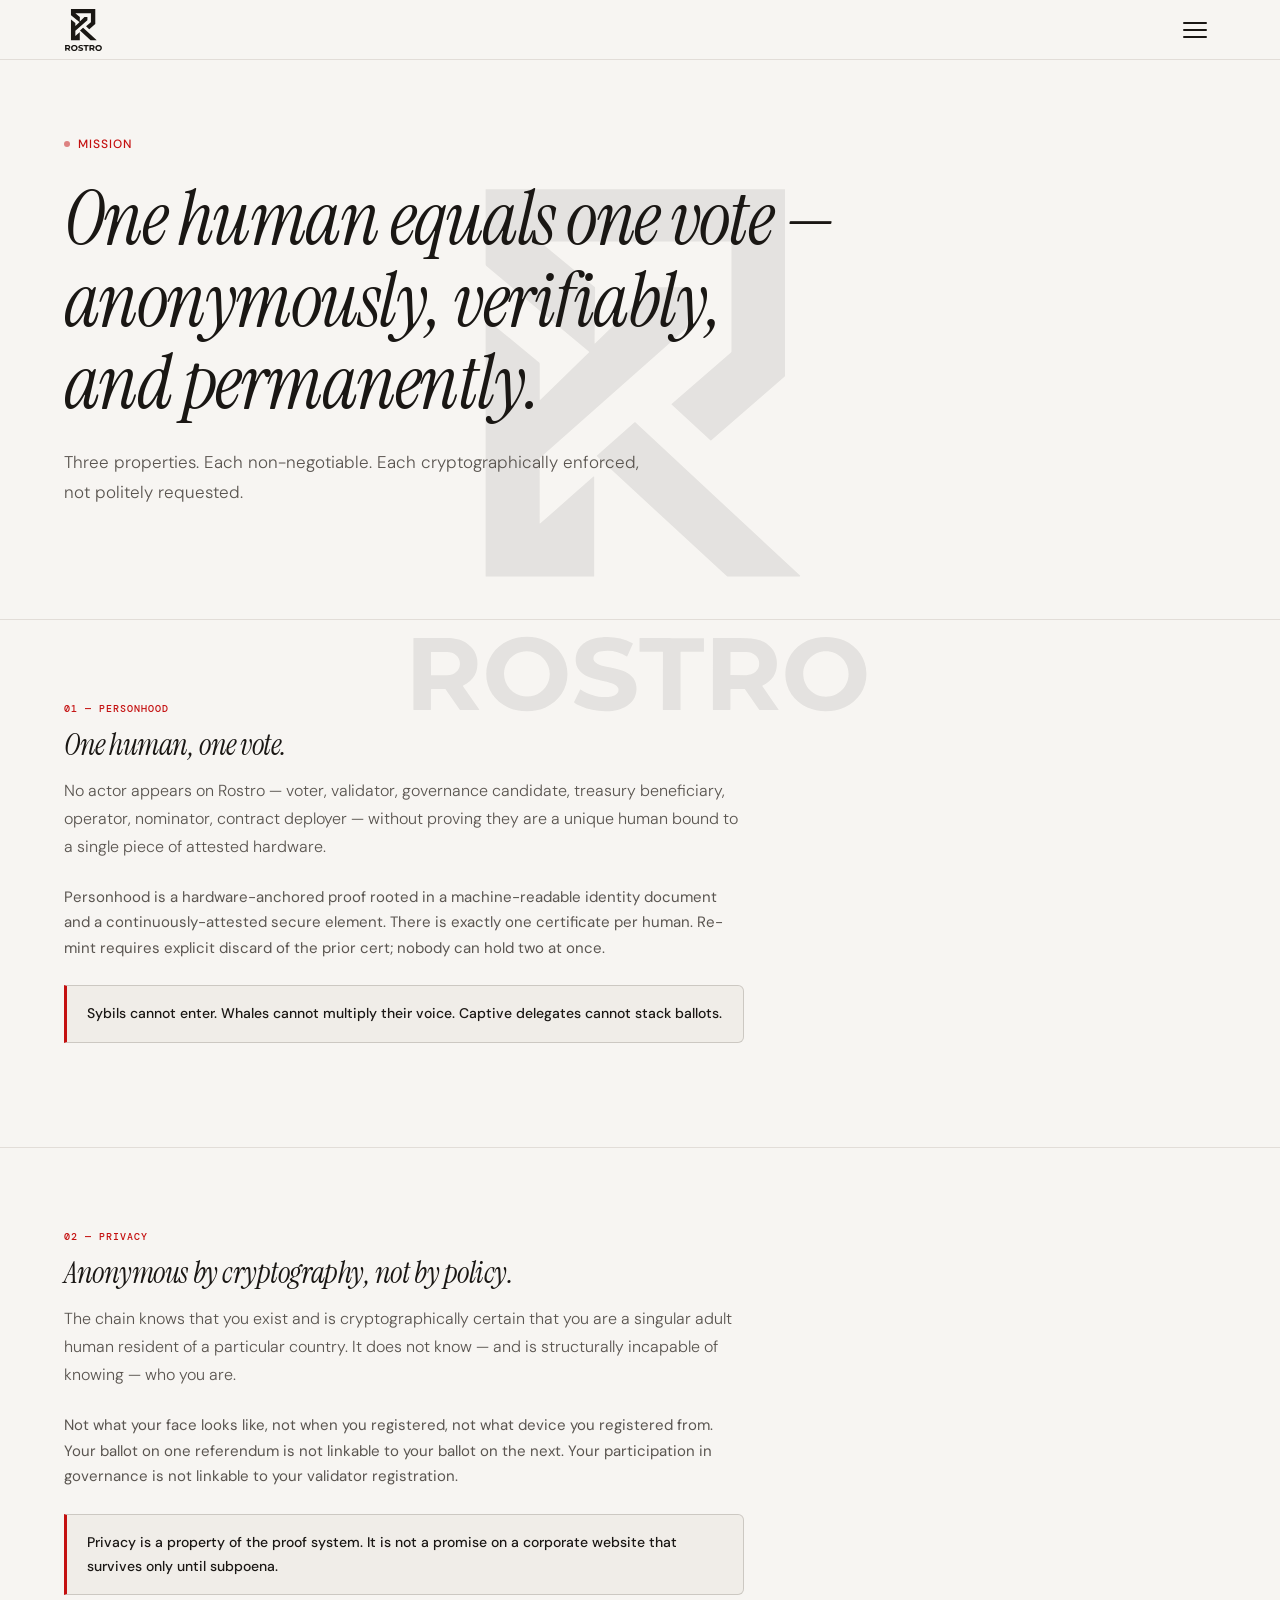
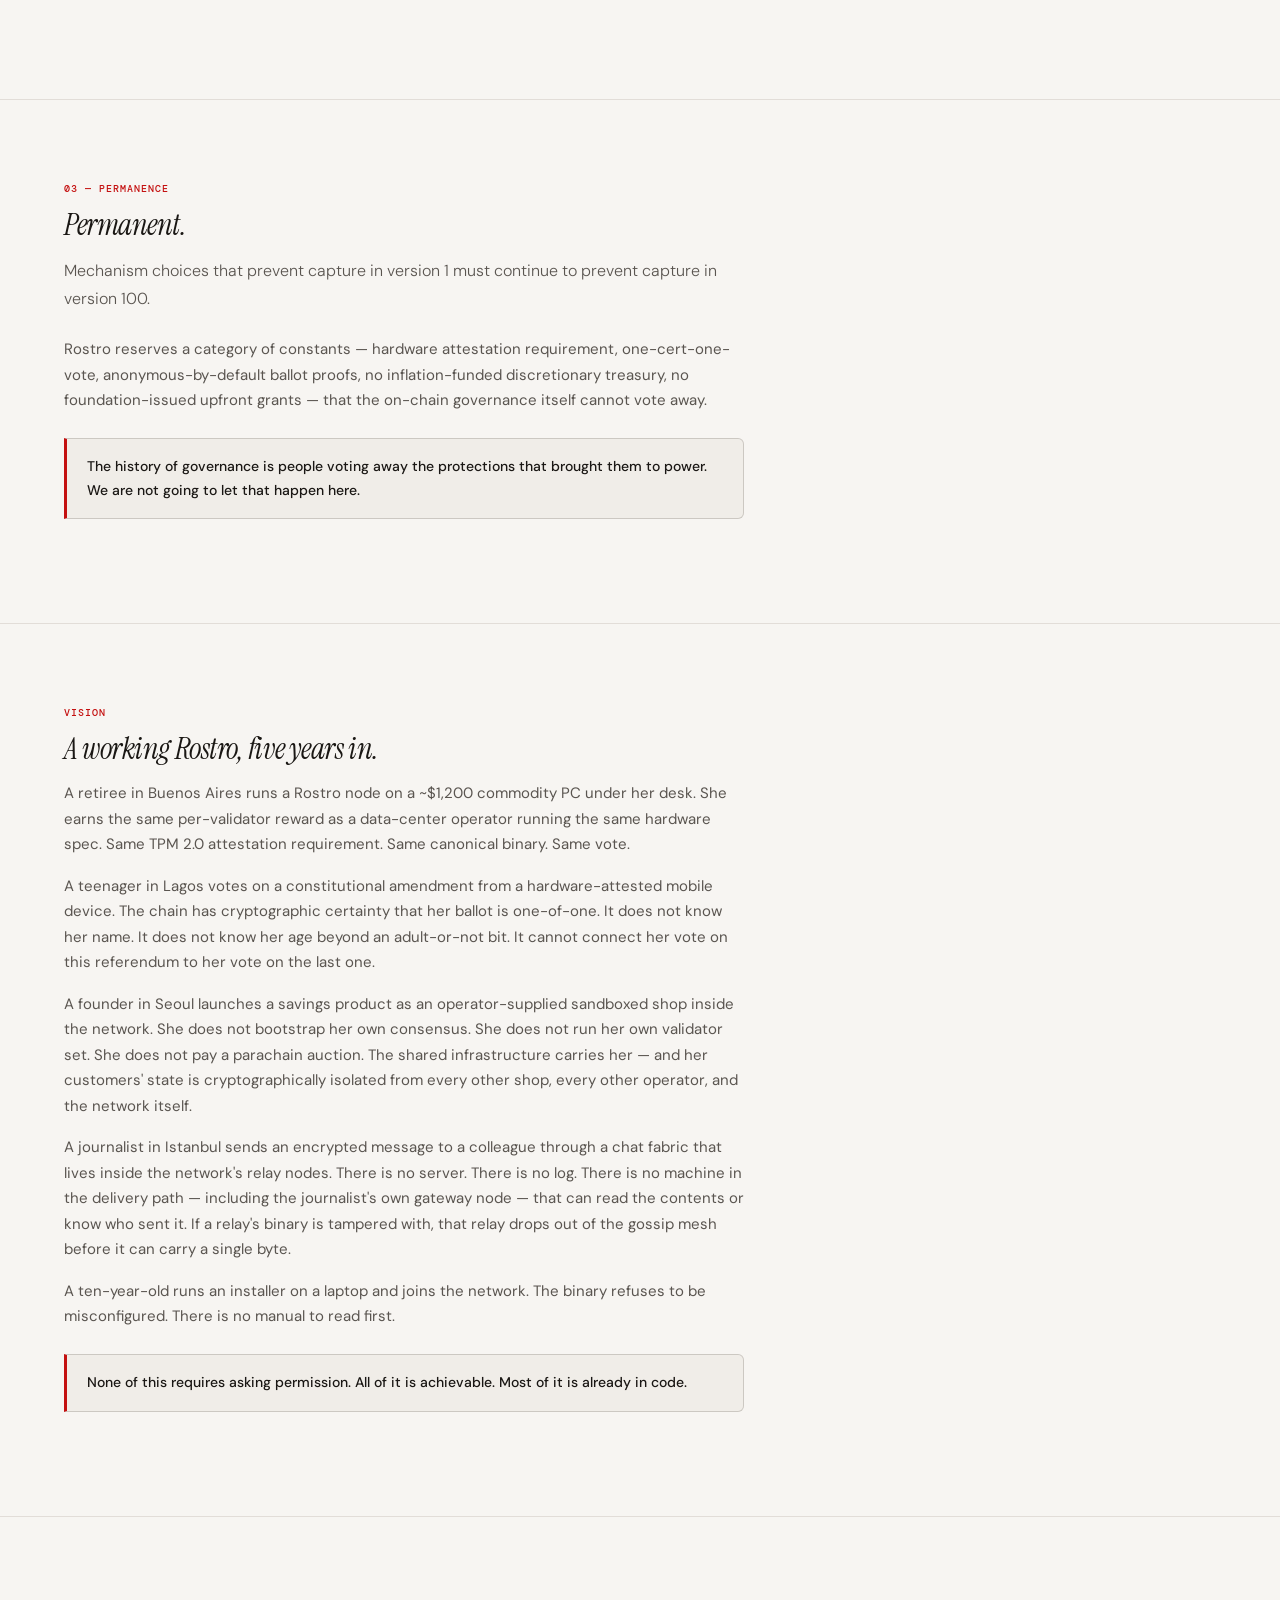
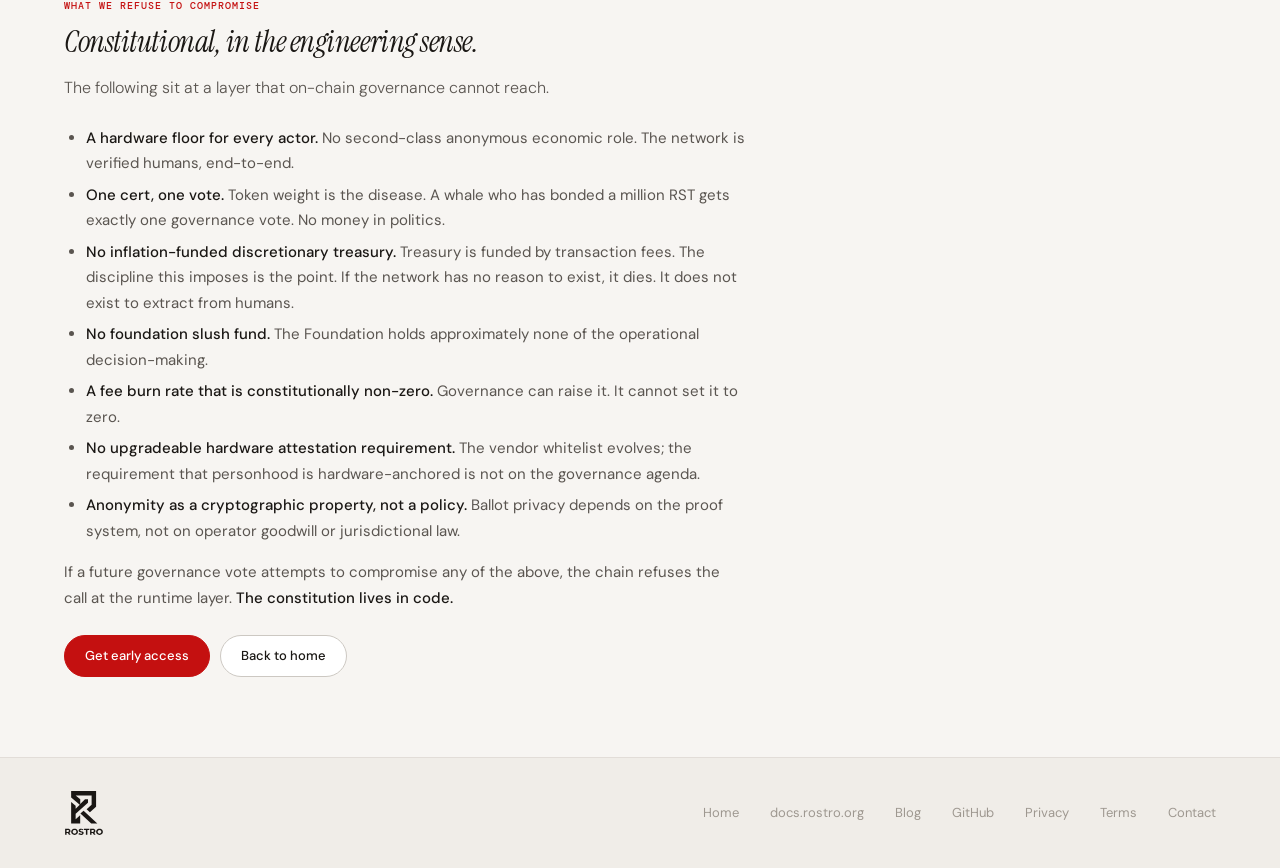
==== mission/index.html @ 1042dbb7 "Sync site: human-first homepage, brand logo, hamburger nav, legal pages - Rewrite homepage around th" ====
<!DOCTYPE html>
<html lang="en">
<head>
  <meta charset="UTF-8" />
  <meta name="viewport" content="width=device-width, initial-scale=1.0" />
  <title>Mission &amp; Vision — Rostro</title>
  <meta name="description" content="Rostro's three non-negotiable commitments: one human one vote, anonymous by cryptography, permanent. And what we refuse to compromise." />

  <meta property="og:title" content="Mission &amp; Vision — Rostro" />
  <meta property="og:description" content="One human, one vote — anonymously, verifiably, permanently. What Rostro refuses to compromise." />
  <meta property="og:type" content="website" />
  <meta property="og:url" content="https://rostro.org/mission/" />
  <meta property="og:image" content="https://rostro.org/og-image.png" />
  <meta name="twitter:card" content="summary_large_image" />
  <meta name="twitter:image" content="https://rostro.org/og-image.png" />

  <link rel="icon" href="/favicon.ico" sizes="any" />
  <link rel="icon" href="/favicon.svg" type="image/svg+xml" />
  <link rel="apple-touch-icon" href="/apple-touch-icon.png" />

  <link rel="preconnect" href="https://fonts.googleapis.com" />
  <link rel="preconnect" href="https://fonts.gstatic.com" crossorigin />
  <link href="https://fonts.googleapis.com/css2?family=Instrument+Serif:ital@0;1&family=DM+Sans:opsz,wght@9..40,300;9..40,400;9..40,500;9..40,600&family=DM+Mono:wght@400;500&display=swap" rel="stylesheet" />
  <link href="https://cdnjs.cloudflare.com/ajax/libs/bootstrap/5.3.3/css/bootstrap.min.css" rel="stylesheet" />
  <link rel="stylesheet" href="../assets/style.css" />
</head>
<body>

<!-- ───────────────────────────── Nav ─────────────────────────────── -->
<nav class="site-nav">
  <div class="container-xl">
    <div class="d-flex align-items-center justify-content-between">
      <a class="nav-brand" href="/" aria-label="Rostro home">
        <img class="nav-logo" src="/assets/rostro-lockup.svg" alt="Rostro" />
      </a>
      <div class="nav-menu-wrap">
        <button class="nav-toggle" type="button" aria-label="Open menu" aria-expanded="false" aria-controls="nav-menu">
          <span></span><span></span><span></span>
        </button>
        <div class="nav-menu" id="nav-menu">
          <a class="nav-menu-item" href="https://docs.rostro.org">Docs</a>
          <a class="nav-menu-item" href="https://github.com/RostroF/Rostro" target="_blank" rel="noopener">GitHub</a>
          <a class="nav-menu-item nav-menu-cta" href="mailto:contact@rostro.org">Get early access</a>
        </div>
      </div>
    </div>
  </div>
</nav>

<!-- ───────────────────────────── Hero ────────────────────────────── -->
<section class="hero">
  <div class="container-xl">
    <div class="hero-eyebrow"><span class="eyebrow-dot"></span>Mission</div>
    <h1>One human equals one vote —<br><em>anonymously</em>, verifiably,<br>and permanently.</h1>
    <p class="hero-sub">Three properties. Each non-negotiable. Each cryptographically enforced, not politely requested.</p>
  </div>
</section>

<!-- ──────────────────── Property 1 — Personhood ──────────────────── -->
<section>
  <div class="container-xl">
    <div class="row">
      <div class="col-12 col-md-10 col-lg-9">
        <div class="section-label">01 — Personhood</div>
        <h2>One <em>human</em>, one vote.</h2>
        <p class="doc-lead">No actor appears on Rostro — voter, validator, governance candidate, treasury beneficiary, operator, nominator, contract deployer — without proving they are a unique human bound to a single piece of attested hardware.</p>
        <p>Personhood is a hardware-anchored proof rooted in a machine-readable identity document and a continuously-attested secure element. There is exactly one certificate per human. Re-mint requires explicit discard of the prior cert; nobody can hold two at once.</p>
        <div class="callout"><strong>Sybils cannot enter. Whales cannot multiply their voice. Captive delegates cannot stack ballots.</strong></div>
      </div>
    </div>
  </div>
</section>

<!-- ──────────────────── Property 2 — Privacy ─────────────────────── -->
<section>
  <div class="container-xl">
    <div class="row">
      <div class="col-12 col-md-10 col-lg-9">
        <div class="section-label">02 — Privacy</div>
        <h2>Anonymous by <em>cryptography</em>, not by policy.</h2>
        <p class="doc-lead">The chain knows that you exist and is cryptographically certain that you are a singular adult human resident of a particular country. It does not know — and is structurally incapable of knowing — who you are.</p>
        <p>Not what your face looks like, not when you registered, not what device you registered from. Your ballot on one referendum is not linkable to your ballot on the next. Your participation in governance is not linkable to your validator registration.</p>
        <div class="callout"><strong>Privacy is a property of the proof system. It is not a promise on a corporate website that survives only until subpoena.</strong></div>
      </div>
    </div>
  </div>
</section>

<!-- ──────────────────── Property 3 — Permanence ──────────────────── -->
<section>
  <div class="container-xl">
    <div class="row">
      <div class="col-12 col-md-10 col-lg-9">
        <div class="section-label">03 — Permanence</div>
        <h2><em>Permanent.</em></h2>
        <p class="doc-lead">Mechanism choices that prevent capture in version 1 must continue to prevent capture in version 100.</p>
        <p>Rostro reserves a category of constants — hardware attestation requirement, one-cert-one-vote, anonymous-by-default ballot proofs, no inflation-funded discretionary treasury, no foundation-issued upfront grants — that the on-chain governance itself cannot vote away.</p>
        <div class="callout"><strong>The history of governance is people voting away the protections that brought them to power. We are not going to let that happen here.</strong></div>
      </div>
    </div>
  </div>
</section>

<!-- ───────────────────────── Vision ──────────────────────────────── -->
<section>
  <div class="container-xl">
    <div class="row">
      <div class="col-12 col-md-10 col-lg-9">
        <div class="section-label">Vision</div>
        <h2>A working Rostro, <em>five years in</em>.</h2>

        <p>A retiree in Buenos Aires runs a Rostro node on a ~$1,200 commodity PC under her desk. She earns the same per-validator reward as a data-center operator running the same hardware spec. Same TPM 2.0 attestation requirement. Same canonical binary. Same vote.</p>

        <p>A teenager in Lagos votes on a constitutional amendment from a hardware-attested mobile device. The chain has cryptographic certainty that her ballot is one-of-one. It does not know her name. It does not know her age beyond an adult-or-not bit. It cannot connect her vote on this referendum to her vote on the last one.</p>

        <p>A founder in Seoul launches a savings product as an operator-supplied sandboxed shop inside the network. She does not bootstrap her own consensus. She does not run her own validator set. She does not pay a parachain auction. The shared infrastructure carries her — and her customers' state is cryptographically isolated from every other shop, every other operator, and the network itself.</p>

        <p>A journalist in Istanbul sends an encrypted message to a colleague through a chat fabric that lives inside the network's relay nodes. There is no server. There is no log. There is no machine in the delivery path — including the journalist's own gateway node — that can read the contents or know who sent it. If a relay's binary is tampered with, that relay drops out of the gossip mesh before it can carry a single byte.</p>

        <p>A ten-year-old runs an installer on a laptop and joins the network. The binary refuses to be misconfigured. There is no manual to read first.</p>

        <div class="callout"><strong>None of this requires asking permission. All of it is achievable. Most of it is already in code.</strong></div>
      </div>
    </div>
  </div>
</section>

<!-- ──────────────── What we refuse to compromise ─────────────────── -->
<section>
  <div class="container-xl">
    <div class="row">
      <div class="col-12 col-md-10 col-lg-9">
        <div class="section-label">What we refuse to compromise</div>
        <h2>Constitutional, in the <em>engineering</em> sense.</h2>
        <p class="doc-lead">The following sit at a layer that on-chain governance cannot reach.</p>

        <ul>
          <li><strong>A hardware floor for every actor.</strong> No second-class anonymous economic role. The network is verified humans, end-to-end.</li>
          <li><strong>One cert, one vote.</strong> Token weight is the disease. A whale who has bonded a million RST gets exactly one governance vote. No money in politics.</li>
          <li><strong>No inflation-funded discretionary treasury.</strong> Treasury is funded by transaction fees. The discipline this imposes is the point. If the network has no reason to exist, it dies. It does not exist to extract from humans.</li>
          <li><strong>No foundation slush fund.</strong> The Foundation holds approximately none of the operational decision-making.</li>
          <li><strong>A fee burn rate that is constitutionally non-zero.</strong> Governance can raise it. It cannot set it to zero.</li>
          <li><strong>No upgradeable hardware attestation requirement.</strong> The vendor whitelist evolves; the requirement that personhood is hardware-anchored is not on the governance agenda.</li>
          <li><strong>Anonymity as a cryptographic property, not a policy.</strong> Ballot privacy depends on the proof system, not on operator goodwill or jurisdictional law.</li>
        </ul>

        <p>If a future governance vote attempts to compromise any of the above, the chain refuses the call at the runtime layer. <strong>The constitution lives in code.</strong></p>

        <div class="btn-row">
          <a href="mailto:contact@rostro.org" class="btn btn-primary">Get early access</a>
          <a href="/" class="btn">Back to home</a>
        </div>
      </div>
    </div>
  </div>
</section>

<!-- ─────────────────────────── Footer ────────────────────────────── -->
<footer class="site-footer">
  <div class="container-xl">
    <div class="d-flex align-items-center justify-content-between flex-wrap gap-3">
      <a class="footer-brand" href="/" aria-label="Rostro home">
        <img class="footer-logo" src="/assets/rostro-lockup.svg" alt="Rostro" />
      </a>
      <div class="d-flex align-items-center gap-3 flex-wrap">
        <a class="footer-link" href="/">Home</a>
        <a class="footer-link" href="https://docs.rostro.org">docs.rostro.org</a>
        <a class="footer-link" href="https://blog.rostro.org">Blog</a>
        <a class="footer-link" href="https://github.com/RostroF/Rostro" target="_blank" rel="noopener">GitHub</a>
        <a class="footer-link" href="/privacy/">Privacy</a>
        <a class="footer-link" href="/terms/">Terms</a>
        <a class="footer-link" href="mailto:contact@rostro.org">Contact</a>
      </div>
    </div>
  </div>
</footer>

  <script src="/assets/nav.js" defer></script>
</body>
</html>
---- assets/style.css ----
/* ----------------------------------------------------------------------
   rostro.org — main site
   Visual register ported from docs.substrate.icu house style:
     warm cream background, warm brown body, bright signal red accent.
     Instrument Serif (italic-red for emphasis) headlines,
     DM Sans body, DM Mono eyebrows.
   ---------------------------------------------------------------------- */

:root {
  --bg:        #f7f5f2;
  --bg-2:      #f0ede8;
  --surface:   #ffffff;
  --border:    #e2ddd8;
  --border-hi: #ccc8c2;
  --text:      #5a5550;
  --text-dim:  #9e9890;
  --text-hi:   #1a1714;
  --red:       #c41010;
  --red-hi:    #a80d0d;
  --red-lo:    rgba(196,16,16,.06);

  --serif: 'Instrument Serif', Georgia, serif;
  --sans:  'DM Sans', system-ui, -apple-system, BlinkMacSystemFont, sans-serif;
  --mono:  'DM Mono', ui-monospace, SFMono-Regular, Menlo, Consolas, monospace;
}

/* strip bootstrap font overrides */
*, *::before, *::after { font-family: inherit; }

/* page background lives on <html> so the body::before watermark (z-index:-1)
   isn't painted over by the body's own background */
html { background: var(--bg); }
html, body {
  color: var(--text);
  font-family: var(--sans) !important;
  font-size: 15px;
  line-height: 1.7;
  -webkit-font-smoothing: antialiased;
  overflow-x: hidden;
}
body { background: transparent; }

/* Fixed, centered, translucent grayscale logo watermark — sits behind all
   page content and stays put while the page scrolls. */
body::before {
  content: "";
  position: fixed;
  inset: 0;
  z-index: -1;
  pointer-events: none;
  background-image: url("rostro-lockup.svg");
  background-repeat: no-repeat;
  background-position: center center;
  background-size: min(48vw, 480px) auto;
  filter: grayscale(1);
  opacity: .08;
}

h1, h2, h3 { font-family: var(--serif) !important; font-weight: 400; }
h4, h5, h6, p, a, li, span, td, th, button, input { font-family: var(--sans) !important; }

h1, h2, h3 em { font-style: italic; color: var(--red); }
em, i { font-style: italic; }
strong { font-weight: 500; color: var(--text-hi); }

/* ── Nav ────────────────────────────────────────────────────────── */

.site-nav {
  position: fixed;
  top: 0; left: 0; right: 0;
  z-index: 1000;
  background: rgba(247,245,242,.94);
  backdrop-filter: blur(16px);
  -webkit-backdrop-filter: blur(16px);
  border-bottom: 1px solid var(--border);
  height: 60px;
  display: flex;
  align-items: center;
  transition: transform .3s ease;
}
.site-nav.nav-hidden { transform: translateY(-100%); }
.nav-brand {
  display: flex;
  align-items: center;
  gap: 10px;
  text-decoration: none;
}
.nav-logo { display: block; height: 44px; width: auto; }

/* Hamburger dropdown nav */
.nav-menu-wrap { position: relative; }
.nav-toggle {
  display: flex;
  flex-direction: column;
  justify-content: center;
  gap: 5px;
  width: 42px;
  height: 42px;
  padding: 0 9px;
  background: none;
  border: none;
  border-radius: 8px;
  cursor: pointer;
  transition: background .12s;
}
.nav-toggle:hover { background: var(--bg-2); }
.nav-toggle span {
  display: block;
  height: 2px;
  width: 100%;
  background: var(--text-hi);
  border-radius: 2px;
  transition: transform .2s ease, opacity .15s ease;
}
.nav-toggle[aria-expanded="true"] span:nth-child(1) { transform: translateY(7px) rotate(45deg); }
.nav-toggle[aria-expanded="true"] span:nth-child(2) { opacity: 0; }
.nav-toggle[aria-expanded="true"] span:nth-child(3) { transform: translateY(-7px) rotate(-45deg); }
.nav-menu {
  position: absolute;
  top: calc(100% + 14px);
  right: 0;
  min-width: 200px;
  background: var(--surface);
  border: 1px solid var(--border);
  border-radius: 12px;
  box-shadow: 0 14px 36px rgba(0,0,0,.12);
  padding: 8px;
  display: flex;
  flex-direction: column;
  gap: 2px;
  opacity: 0;
  visibility: hidden;
  transform: translateY(-6px);
  transition: opacity .15s ease, transform .15s ease, visibility .15s;
  z-index: 1100;
}
.nav-menu.open { opacity: 1; visibility: visible; transform: translateY(0); }
.nav-menu-item {
  font-size: 14px;
  color: var(--text);
  text-decoration: none;
  padding: 11px 14px;
  border-radius: 8px;
  transition: background .12s, color .12s;
}
.nav-menu-item:hover { background: var(--bg-2); color: var(--text-hi); text-decoration: none; }
.nav-menu-cta { color: var(--red); font-weight: 500; }
.nav-menu-cta:hover { color: var(--red-hi); }
.footer-brand img { display: block; }
.footer-logo { height: 46px; width: auto; }
.nav-wordmark {
  font-family: var(--sans) !important;
  font-size: 14px;
  font-weight: 600;
  color: var(--text-hi);
  letter-spacing: -.02em;
}
.nav-wordmark span.brand { color: var(--red); }
.nav-wordmark .dim { color: var(--text-dim); font-weight: 400; }
.nav-link-item {
  font-size: 13px;
  color: var(--text-dim);
  text-decoration: none;
  transition: color .12s;
}
.nav-link-item:hover { color: var(--text-hi); }
.nav-cta {
  font-size: 13px;
  font-weight: 500;
  color: #fff !important;
  background: var(--red);
  padding: 8px 20px;
  border-radius: 100px;
  text-decoration: none;
  transition: background .15s;
  white-space: nowrap;
  border: none;
  display: inline-block;
}
.nav-cta:hover { background: var(--red-hi); }

/* ── Hero ───────────────────────────────────────────────────────── */

.hero {
  padding: 130px 0 80px;
  border-bottom: 1px solid var(--border);
}
.hero-eyebrow {
  display: inline-flex;
  align-items: center;
  gap: 8px;
  font-family: var(--sans) !important;
  font-size: 12px;
  font-weight: 500;
  letter-spacing: .08em;
  text-transform: uppercase;
  color: var(--red);
  margin-bottom: 24px;
}
.eyebrow-dot {
  width: 6px; height: 6px;
  border-radius: 50%;
  background: var(--red);
  opacity: .5;
  flex-shrink: 0;
}
h1 {
  font-size: clamp(40px, 7vw, 76px);
  font-weight: 400;
  color: var(--text-hi);
  line-height: 1.08;
  letter-spacing: -.02em;
  margin-bottom: 24px;
}
.hero-sub {
  font-size: 17px;
  font-weight: 300;
  color: var(--text);
  line-height: 1.72;
  max-width: 580px;
  margin-bottom: 32px;
}
.hero-gloss {
  font-size: 14px;
  color: var(--text-dim);
  line-height: 1.65;
  max-width: 520px;
  margin-bottom: 32px;
}
.testnet-notice {
  font-size: 12px;
  font-weight: 500;
  color: #15803d;
  margin-top: 14px;
}

/* status badge (e.g. testnet / canary) */
.wip-badge {
  display: inline-flex;
  align-items: center;
  gap: 8px;
  background: rgba(217,119,6,.07);
  border: 1px solid rgba(217,119,6,.2);
  border-radius: 100px;
  padding: 6px 16px;
  font-size: 12px;
  font-weight: 500;
  color: #92400e;
}
.wip-badge::before {
  content: '';
  width: 6px; height: 6px;
  border-radius: 50%;
  background: #d97706;
  flex-shrink: 0;
}

/* ── Sections ───────────────────────────────────────────────────── */

section {
  padding: 80px 0;
  border-bottom: 1px solid var(--border);
}
section:last-of-type { border-bottom: none; }

section.dark {
  background: var(--text-hi);
  color: #ddd6cf;
  border-bottom: none;
}
section.dark h1, section.dark h2, section.dark h3 { color: #fff; }
section.dark h2 em { color: #f4a3a3; }
section.dark .section-label { color: #f4a3a3; }
section.dark .doc-lead { color: #c8c0b8; }
section.dark .muted { color: #9e9890; }

.section-label {
  font-family: var(--mono) !important;
  font-size: 10px;
  font-weight: 500;
  letter-spacing: .1em;
  text-transform: uppercase;
  color: var(--red);
  margin-bottom: 10px;
}
h2 {
  font-size: clamp(22px, 3vw, 30px);
  font-weight: 400;
  color: var(--text-hi);
  letter-spacing: -.015em;
  line-height: 1.2;
  margin-bottom: 14px;
}
h3 {
  font-size: 18px;
  font-weight: 400;
  color: var(--text-hi);
  letter-spacing: -.01em;
  line-height: 1.3;
  margin: 32px 0 12px;
}
.doc-lead {
  font-size: 16px;
  font-weight: 300;
  color: var(--text);
  line-height: 1.75;
  margin-bottom: 24px;
  max-width: 680px;
}
p { margin-bottom: 16px; max-width: 680px; }
ul, ol { padding-left: 22px; margin-bottom: 16px; }
li { margin-bottom: 6px; max-width: 680px; }
a { color: var(--red); text-decoration: none; transition: color .12s; }
a:hover { color: var(--red-hi); text-decoration: underline; }

hr { border: none; border-top: 1px solid var(--border); margin: 48px 0; }

blockquote {
  border-left: 3px solid var(--border-hi);
  padding-left: 20px;
  margin: 20px 0;
  color: var(--text-dim);
  font-style: italic;
}

code {
  font-family: var(--mono) !important;
  font-size: 13px;
  background: var(--bg-2);
  border: 1px solid var(--border);
  padding: 1px 6px;
  border-radius: 4px;
  color: var(--text-hi);
}
pre {
  font-family: var(--mono) !important;
  background: var(--bg-2);
  border: 1px solid var(--border);
  border-left: 3px solid var(--red);
  padding: 16px 20px;
  border-radius: 0 6px 6px 0;
  overflow-x: auto;
  font-size: 13px;
  line-height: 1.6;
}
pre code {
  background: none;
  border: none;
  padding: 0;
  font-size: inherit;
}

/* ── Cards grid (three commitments etc.) ───────────────────────── */

.cards {
  display: grid;
  grid-template-columns: 1fr;
  gap: 1px;
  background: var(--border);
  border: 1px solid var(--border);
  border-radius: 10px;
  overflow: hidden;
  margin-top: 32px;
}
@media (min-width: 768px) {
  .cards.three { grid-template-columns: 1fr 1fr 1fr; }
  .cards.two { grid-template-columns: 1fr 1fr; }
}
.card {
  background: var(--surface);
  padding: 28px 24px;
  transition: background .12s;
}
.card-tag {
  font-family: var(--mono) !important;
  font-size: 10px;
  font-weight: 500;
  letter-spacing: .08em;
  text-transform: uppercase;
  color: var(--red);
  margin-bottom: 10px;
}
.card h3 {
  font-family: var(--serif) !important;
  font-size: 22px !important;
  font-weight: 400;
  color: var(--text-hi);
  margin: 0 0 10px;
  letter-spacing: -.01em;
}
.card p {
  font-size: 14px;
  font-weight: 300;
  color: var(--text);
  line-height: 1.65;
  margin: 0;
  max-width: none;
}

/* ── Status pills ───────────────────────────────────────────────── */

.pill {
  display: inline-block;
  font-family: var(--mono) !important;
  font-size: 10px;
  font-weight: 500;
  letter-spacing: .05em;
  padding: 3px 10px;
  border-radius: 100px;
  text-transform: uppercase;
}
.pill.testnet  { background: rgba(217,119,6,.08);  color: #92400e; border: 1px solid rgba(217,119,6,.2); }
.pill.soon     { background: var(--bg-2); color: var(--text-dim); border: 1px solid var(--border); }
.pill.research { background: var(--red-lo); color: var(--red); border: 1px solid rgba(196,16,16,.15); }
.pill.shipped  { background: rgba(22,101,52,.08); color: #14532d; border: 1px solid rgba(22,101,52,.2); }

/* ── Callout ────────────────────────────────────────────────────── */

.callout {
  background: var(--bg-2);
  border: 1px solid var(--border-hi);
  border-left: 3px solid var(--red);
  border-radius: 0 6px 6px 0;
  padding: 16px 20px;
  font-size: 14px;
  font-weight: 300;
  color: var(--text);
  line-height: 1.7;
  margin: 24px 0;
  max-width: 680px;
}
.callout strong { color: var(--text-hi); font-weight: 500; }
.callout a { color: var(--red); text-decoration: none; }
.callout a:hover { text-decoration: underline; }

/* ── Buttons ────────────────────────────────────────────────────── */

.btn-row {
  display: flex;
  flex-wrap: wrap;
  gap: 10px;
  margin: 24px 0 0;
}
.btn {
  display: inline-block;
  font-family: var(--sans) !important;
  font-size: 13px;
  font-weight: 500;
  padding: 10px 20px;
  border-radius: 100px;
  text-decoration: none;
  cursor: pointer;
  white-space: nowrap;
  transition: background .15s, color .15s, border-color .15s;
  border: 1px solid var(--border-hi);
  color: var(--text-hi);
  background: var(--surface);
}
.btn:hover {
  background: var(--bg-2);
  border-color: var(--text-dim);
  color: var(--text-hi);
  text-decoration: none;
}
.btn-primary {
  background: var(--red);
  border-color: var(--red);
  color: #fff !important;
}
.btn-primary:hover {
  background: var(--red-hi);
  border-color: var(--red-hi);
  color: #fff !important;
}

/* ── Feature cards (6-box grid pattern) ─────────────────────────── */

.section-features { padding: 96px 0; border-bottom: 1px solid var(--border); }
.feature-card {
  background: var(--surface);
  border: 1px solid var(--border);
  border-radius: 12px;
  padding: 26px 24px;
  height: 100%;
  transition: border-color .15s, box-shadow .15s;
}
.feature-card:hover {
  border-color: var(--border-hi);
  box-shadow: 0 4px 16px rgba(0,0,0,.04);
}
.feature-icon {
  font-size: 22px;
  color: var(--red);
  display: inline-block;
  margin-bottom: 14px;
  line-height: 1;
}
.feature-card h3 {
  font-family: var(--sans) !important;
  font-size: 15px !important;
  font-weight: 600;
  color: var(--text-hi);
  margin: 0 0 8px;
  letter-spacing: -.01em;
}
.feature-card p {
  font-size: 13px;
  font-weight: 300;
  color: var(--text);
  line-height: 1.65;
  margin: 0;
}

/* ── Use-case sections (long-form, role-targeted) ───────────────── */

.usecase { margin-bottom: 56px; }
.usecase:last-child { margin-bottom: 0; }
.usecase-tag {
  font-family: var(--mono) !important;
  font-size: 10px;
  font-weight: 500;
  letter-spacing: .1em;
  text-transform: uppercase;
  color: var(--text-dim);
  margin-bottom: 6px;
}
.usecase h3 {
  font-family: var(--serif) !important;
  font-size: clamp(22px, 3vw, 30px) !important;
  font-weight: 400;
  color: var(--text-hi);
  letter-spacing: -.015em;
  line-height: 1.2;
  margin: 0 0 14px;
}
.usecase h3 em { font-style: italic; color: var(--red); }

/* ── Final CTA block ────────────────────────────────────────────── */

.section-cta {
  padding: 96px 0;
  text-align: center;
  background: var(--bg-2);
  border-top: 1px solid var(--border);
  border-bottom: 1px solid var(--border);
}
.section-cta h2 {
  font-size: clamp(28px, 4.5vw, 44px);
  margin-bottom: 14px;
}
.section-cta p { font-size: 15px; color: var(--text); max-width: 540px; margin: 0 auto 28px; }

/* ── Footer ─────────────────────────────────────────────────────── */

.site-footer {
  background: var(--bg-2);
  border-top: 1px solid var(--border);
  padding: 32px 0;
}
.footer-brand {
  display: flex;
  align-items: center;
  gap: 8px;
  font-size: 13px;
  font-weight: 600;
  color: var(--text-dim);
}
.footer-brand span.brand { color: var(--red); }
.footer-link {
  font-size: 13px;
  color: var(--text-dim);
  text-decoration: none;
  transition: color .12s;
  margin-left: 16px;
}
.footer-link:hover { color: var(--text-hi); text-decoration: none; }
.footer-colophon {
  font-size: 12px;
  color: var(--text-dim);
  font-style: italic;
  margin-top: 6px;
  max-width: 520px;
  line-height: 1.6;
}

/* ── Whitepaper / rendered-markdown body ────────────────────────── */

.markdown-body { max-width: 720px; }
.markdown-body h1 {
  font-size: clamp(32px, 4.5vw, 48px);
  margin-bottom: 24px;
}
.markdown-body h2 {
  margin-top: 56px;
  padding-bottom: 8px;
  border-bottom: 1px solid var(--border);
}
.markdown-body h3 { margin-top: 36px; }
.markdown-body p, .markdown-body li { color: var(--text); }
.markdown-body strong { color: var(--text-hi); font-weight: 500; }
.markdown-body table {
  width: 100%;
  border-collapse: collapse;
  margin: 16px 0;
  font-size: 14px;
}
.markdown-body th {
  font-family: var(--mono) !important;
  font-size: 11px;
  letter-spacing: .06em;
  text-transform: uppercase;
  color: var(--text-dim);
  text-align: left;
  padding: 10px 16px;
  border-bottom: 2px solid var(--red);
  font-weight: 500;
}
.markdown-body td {
  padding: 12px 16px;
  border-bottom: 1px solid var(--border);
  vertical-align: top;
}
.markdown-body tr:last-child td { border-bottom: none; }

/* ── Container helpers ──────────────────────────────────────────── */

.container-xl { max-width: 1200px; margin: 0 auto; padding: 0 24px; }
.container-narrow { max-width: 720px; margin: 0 auto; padding: 0 24px; }

/* push body below fixed nav */
body { padding-top: 0; }

/* ── Mobile ─────────────────────────────────────────────────────── */

@media (max-width: 768px) {
  html, body { font-size: 14px; }
  .hero { padding: 96px 0 56px; }
  .cards.three { grid-template-columns: 1fr; }
  .nav-link-item.hide-mobile { display: none; }
}
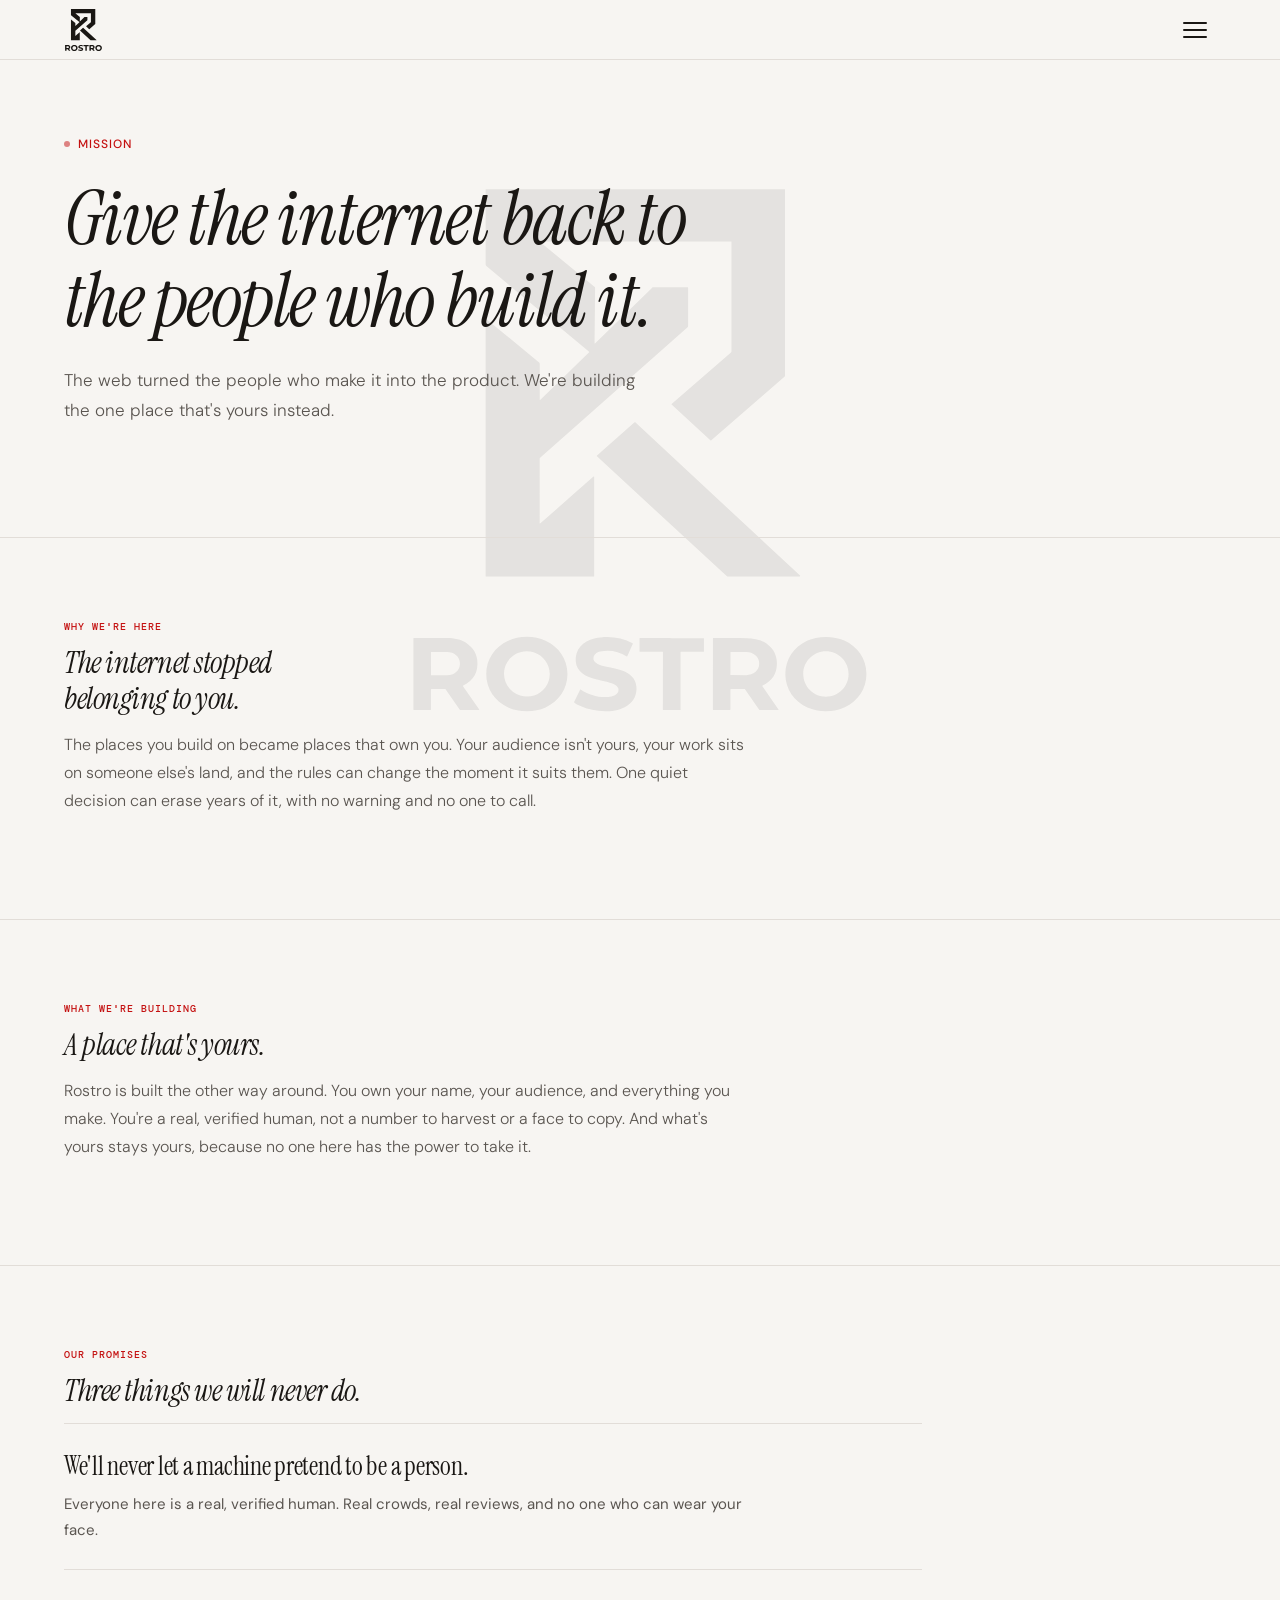
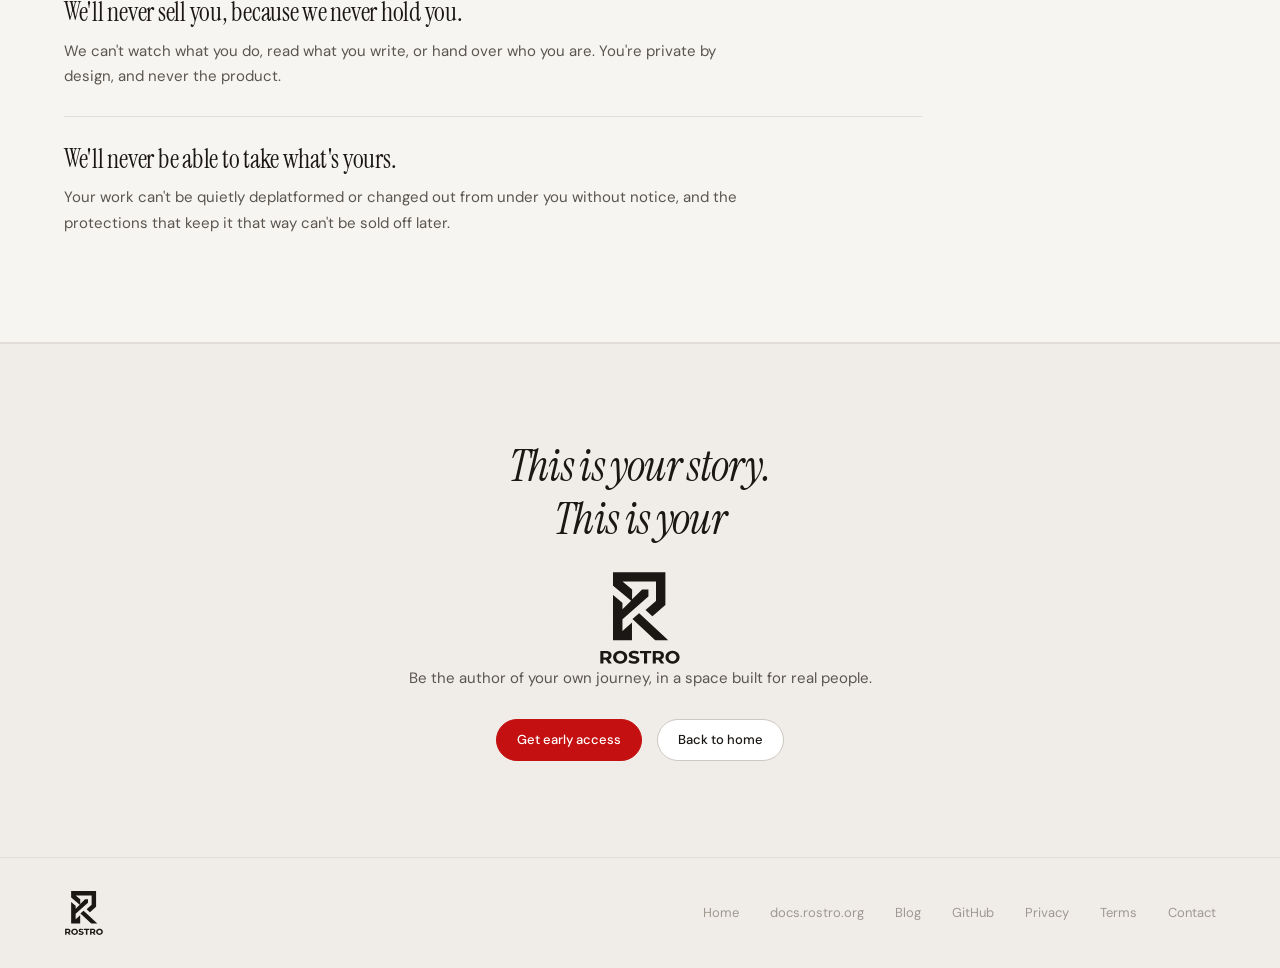
==== commit 050f2f5f: "Rework mission page in the human voice; match close card to homepage - Rewrite mission around the re" ====
--- a/mission/index.html
+++ b/mission/index.html
@@ -3,15 +3,17 @@
 <head>
   <meta charset="UTF-8" />
   <meta name="viewport" content="width=device-width, initial-scale=1.0" />
-  <title>Mission &amp; Vision — Rostro</title>
-  <meta name="description" content="Rostro's three non-negotiable commitments: one human one vote, anonymous by cryptography, permanent. And what we refuse to compromise." />
+  <title>Mission · Rostro</title>
+  <meta name="description" content="Rostro exists to give the internet back to the people who build it. You own your name, your audience, and everything you make, in a place made for real humans." />
 
-  <meta property="og:title" content="Mission &amp; Vision — Rostro" />
-  <meta property="og:description" content="One human, one vote — anonymously, verifiably, permanently. What Rostro refuses to compromise." />
+  <meta property="og:title" content="Give the internet back to the people who build it" />
+  <meta property="og:description" content="The web turned the people who make it into the product. We're building the one place that's yours instead." />
   <meta property="og:type" content="website" />
   <meta property="og:url" content="https://rostro.org/mission/" />
   <meta property="og:image" content="https://rostro.org/og-image.png" />
   <meta name="twitter:card" content="summary_large_image" />
+  <meta name="twitter:title" content="Give the internet back to the people who build it" />
+  <meta name="twitter:description" content="The web turned the people who make it into the product. We're building the one place that's yours instead." />
   <meta name="twitter:image" content="https://rostro.org/og-image.png" />
 
   <link rel="icon" href="/favicon.ico" sizes="any" />
@@ -23,6 +25,21 @@
   <link href="https://fonts.googleapis.com/css2?family=Instrument+Serif:ital@0;1&family=DM+Sans:opsz,wght@9..40,300;9..40,400;9..40,500;9..40,600&family=DM+Mono:wght@400;500&display=swap" rel="stylesheet" />
   <link href="https://cdnjs.cloudflare.com/ajax/libs/bootstrap/5.3.3/css/bootstrap.min.css" rel="stylesheet" />
   <link rel="stylesheet" href="../assets/style.css" />
+
+  <style>
+    .promise { padding: 26px 0; border-top: 1px solid var(--border); }
+    .promise:first-of-type { border-top: none; padding-top: 6px; }
+    .promise h3 {
+      font-family: var(--serif) !important;
+      font-size: 26px;
+      font-weight: 400;
+      color: var(--text-hi);
+      letter-spacing: -.01em;
+      line-height: 1.25;
+      margin: 0 0 10px;
+    }
+    .promise p { color: var(--text); margin: 0; }
+  </style>
 </head>
 <body>
 
@@ -51,106 +68,73 @@
 <section class="hero">
   <div class="container-xl">
     <div class="hero-eyebrow"><span class="eyebrow-dot"></span>Mission</div>
-    <h1>One human equals one vote —<br><em>anonymously</em>, verifiably,<br>and permanently.</h1>
-    <p class="hero-sub">Three properties. Each non-negotiable. Each cryptographically enforced, not politely requested.</p>
+    <h1>Give the internet back to<br>the people who <em>build it</em>.</h1>
+    <p class="hero-sub">The web turned the people who make it into the product. We're building the one place that's yours instead.</p>
   </div>
 </section>
 
-<!-- ──────────────────── Property 1 — Personhood ──────────────────── -->
+<!-- ──────────────────────── Why we're here ───────────────────────── -->
 <section>
   <div class="container-xl">
     <div class="row">
       <div class="col-12 col-md-10 col-lg-9">
-        <div class="section-label">01 — Personhood</div>
-        <h2>One <em>human</em>, one vote.</h2>
-        <p class="doc-lead">No actor appears on Rostro — voter, validator, governance candidate, treasury beneficiary, operator, nominator, contract deployer — without proving they are a unique human bound to a single piece of attested hardware.</p>
-        <p>Personhood is a hardware-anchored proof rooted in a machine-readable identity document and a continuously-attested secure element. There is exactly one certificate per human. Re-mint requires explicit discard of the prior cert; nobody can hold two at once.</p>
-        <div class="callout"><strong>Sybils cannot enter. Whales cannot multiply their voice. Captive delegates cannot stack ballots.</strong></div>
+        <div class="section-label">Why we're here</div>
+        <h2>The internet stopped<br><em>belonging to you</em>.</h2>
+        <p class="doc-lead">The places you build on became places that own you. Your audience isn't yours, your work sits on someone else's land, and the rules can change the moment it suits them. One quiet decision can erase years of it, with no warning and no one to call.</p>
       </div>
     </div>
   </div>
 </section>
 
-<!-- ──────────────────── Property 2 — Privacy ─────────────────────── -->
+<!-- ──────────────────────── What we're building ──────────────────── -->
 <section>
   <div class="container-xl">
     <div class="row">
       <div class="col-12 col-md-10 col-lg-9">
-        <div class="section-label">02 — Privacy</div>
-        <h2>Anonymous by <em>cryptography</em>, not by policy.</h2>
-        <p class="doc-lead">The chain knows that you exist and is cryptographically certain that you are a singular adult human resident of a particular country. It does not know — and is structurally incapable of knowing — who you are.</p>
-        <p>Not what your face looks like, not when you registered, not what device you registered from. Your ballot on one referendum is not linkable to your ballot on the next. Your participation in governance is not linkable to your validator registration.</p>
-        <div class="callout"><strong>Privacy is a property of the proof system. It is not a promise on a corporate website that survives only until subpoena.</strong></div>
+        <div class="section-label">What we're building</div>
+        <h2>A place that's <em>yours</em>.</h2>
+        <p class="doc-lead">Rostro is built the other way around. You own your name, your audience, and everything you make. You're a real, verified human, not a number to harvest or a face to copy. And what's yours stays yours, because no one here has the power to take it.</p>
       </div>
     </div>
   </div>
 </section>
 
-<!-- ──────────────────── Property 3 — Permanence ──────────────────── -->
+<!-- ───────────────────────── Our promises ────────────────────────── -->
 <section>
   <div class="container-xl">
     <div class="row">
       <div class="col-12 col-md-10 col-lg-9">
-        <div class="section-label">03 — Permanence</div>
-        <h2><em>Permanent.</em></h2>
-        <p class="doc-lead">Mechanism choices that prevent capture in version 1 must continue to prevent capture in version 100.</p>
-        <p>Rostro reserves a category of constants — hardware attestation requirement, one-cert-one-vote, anonymous-by-default ballot proofs, no inflation-funded discretionary treasury, no foundation-issued upfront grants — that the on-chain governance itself cannot vote away.</p>
-        <div class="callout"><strong>The history of governance is people voting away the protections that brought them to power. We are not going to let that happen here.</strong></div>
+        <div class="section-label">Our promises</div>
+        <h2>Three things we will <em>never</em> do.</h2>
+
+        <div class="promise">
+          <h3>We'll never let a machine pretend to be a person.</h3>
+          <p>Everyone here is a real, verified human. Real crowds, real reviews, and no one who can wear your face.</p>
+        </div>
+
+        <div class="promise">
+          <h3>We'll never sell you, because we never hold you.</h3>
+          <p>We can't watch what you do, read what you write, or hand over who you are. You're private by design, and never the product.</p>
+        </div>
+
+        <div class="promise">
+          <h3>We'll never be able to take what's yours.</h3>
+          <p>Your work can't be quietly deplatformed or changed out from under you without notice, and the protections that keep it that way can't be sold off later.</p>
+        </div>
       </div>
     </div>
   </div>
 </section>
 
-<!-- ───────────────────────── Vision ──────────────────────────────── -->
-<section>
+<!-- ─────────────────────────── Close ─────────────────────────────── -->
+<section class="section-cta">
   <div class="container-xl">
-    <div class="row">
-      <div class="col-12 col-md-10 col-lg-9">
-        <div class="section-label">Vision</div>
-        <h2>A working Rostro, <em>five years in</em>.</h2>
-
-        <p>A retiree in Buenos Aires runs a Rostro node on a ~$1,200 commodity PC under her desk. She earns the same per-validator reward as a data-center operator running the same hardware spec. Same TPM 2.0 attestation requirement. Same canonical binary. Same vote.</p>
-
-        <p>A teenager in Lagos votes on a constitutional amendment from a hardware-attested mobile device. The chain has cryptographic certainty that her ballot is one-of-one. It does not know her name. It does not know her age beyond an adult-or-not bit. It cannot connect her vote on this referendum to her vote on the last one.</p>
-
-        <p>A founder in Seoul launches a savings product as an operator-supplied sandboxed shop inside the network. She does not bootstrap her own consensus. She does not run her own validator set. She does not pay a parachain auction. The shared infrastructure carries her — and her customers' state is cryptographically isolated from every other shop, every other operator, and the network itself.</p>
-
-        <p>A journalist in Istanbul sends an encrypted message to a colleague through a chat fabric that lives inside the network's relay nodes. There is no server. There is no log. There is no machine in the delivery path — including the journalist's own gateway node — that can read the contents or know who sent it. If a relay's binary is tampered with, that relay drops out of the gossip mesh before it can carry a single byte.</p>
-
-        <p>A ten-year-old runs an installer on a laptop and joins the network. The binary refuses to be misconfigured. There is no manual to read first.</p>
-
-        <div class="callout"><strong>None of this requires asking permission. All of it is achievable. Most of it is already in code.</strong></div>
-      </div>
-    </div>
-  </div>
-</section>
-
-<!-- ──────────────── What we refuse to compromise ─────────────────── -->
-<section>
-  <div class="container-xl">
-    <div class="row">
-      <div class="col-12 col-md-10 col-lg-9">
-        <div class="section-label">What we refuse to compromise</div>
-        <h2>Constitutional, in the <em>engineering</em> sense.</h2>
-        <p class="doc-lead">The following sit at a layer that on-chain governance cannot reach.</p>
-
-        <ul>
-          <li><strong>A hardware floor for every actor.</strong> No second-class anonymous economic role. The network is verified humans, end-to-end.</li>
-          <li><strong>One cert, one vote.</strong> Token weight is the disease. A whale who has bonded a million RST gets exactly one governance vote. No money in politics.</li>
-          <li><strong>No inflation-funded discretionary treasury.</strong> Treasury is funded by transaction fees. The discipline this imposes is the point. If the network has no reason to exist, it dies. It does not exist to extract from humans.</li>
-          <li><strong>No foundation slush fund.</strong> The Foundation holds approximately none of the operational decision-making.</li>
-          <li><strong>A fee burn rate that is constitutionally non-zero.</strong> Governance can raise it. It cannot set it to zero.</li>
-          <li><strong>No upgradeable hardware attestation requirement.</strong> The vendor whitelist evolves; the requirement that personhood is hardware-anchored is not on the governance agenda.</li>
-          <li><strong>Anonymity as a cryptographic property, not a policy.</strong> Ballot privacy depends on the proof system, not on operator goodwill or jurisdictional law.</li>
-        </ul>
-
-        <p>If a future governance vote attempts to compromise any of the above, the chain refuses the call at the runtime layer. <strong>The constitution lives in code.</strong></p>
-
-        <div class="btn-row">
-          <a href="mailto:contact@rostro.org" class="btn btn-primary">Get early access</a>
-          <a href="/" class="btn">Back to home</a>
-        </div>
-      </div>
+    <h2>This is your story.<br>This is your</h2>
+    <img class="cta-logo" src="/assets/rostro-lockup.svg" alt="Rostro" />
+    <p>Be the author of your own journey, in a space built for real people.</p>
+    <div class="d-flex gap-3 justify-content-center flex-wrap">
+      <a class="btn btn-primary" href="mailto:contact@rostro.org">Get early access</a>
+      <a class="btn" href="/">Back to home</a>
     </div>
   </div>
 </section>
--- a/assets/style.css
+++ b/assets/style.css
@@ -549,6 +549,7 @@
   margin-bottom: 14px;
 }
 .section-cta p { font-size: 15px; color: var(--text); max-width: 540px; margin: 0 auto 28px; }
+.cta-logo { display: block; height: 96px; width: auto; margin: 24px auto 0; }
 
 /* ── Footer ─────────────────────────────────────────────────────── */
 
